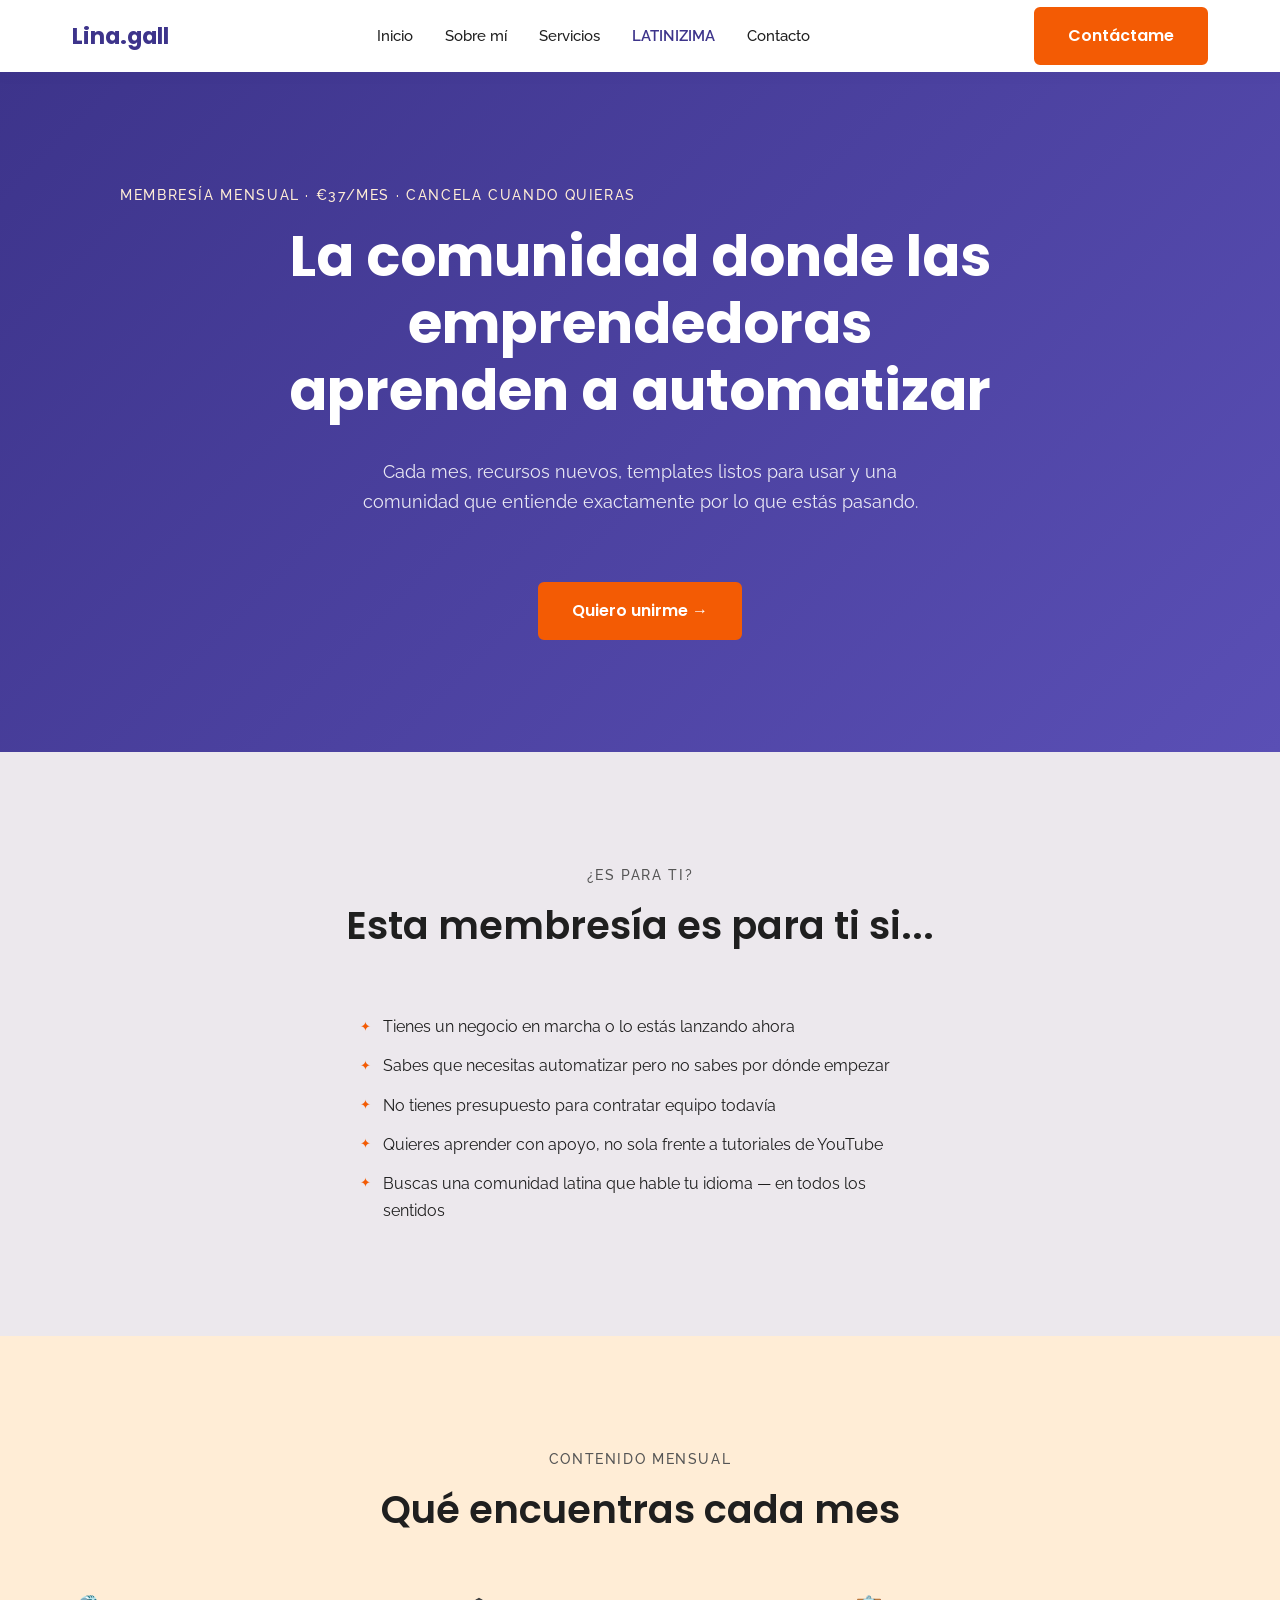
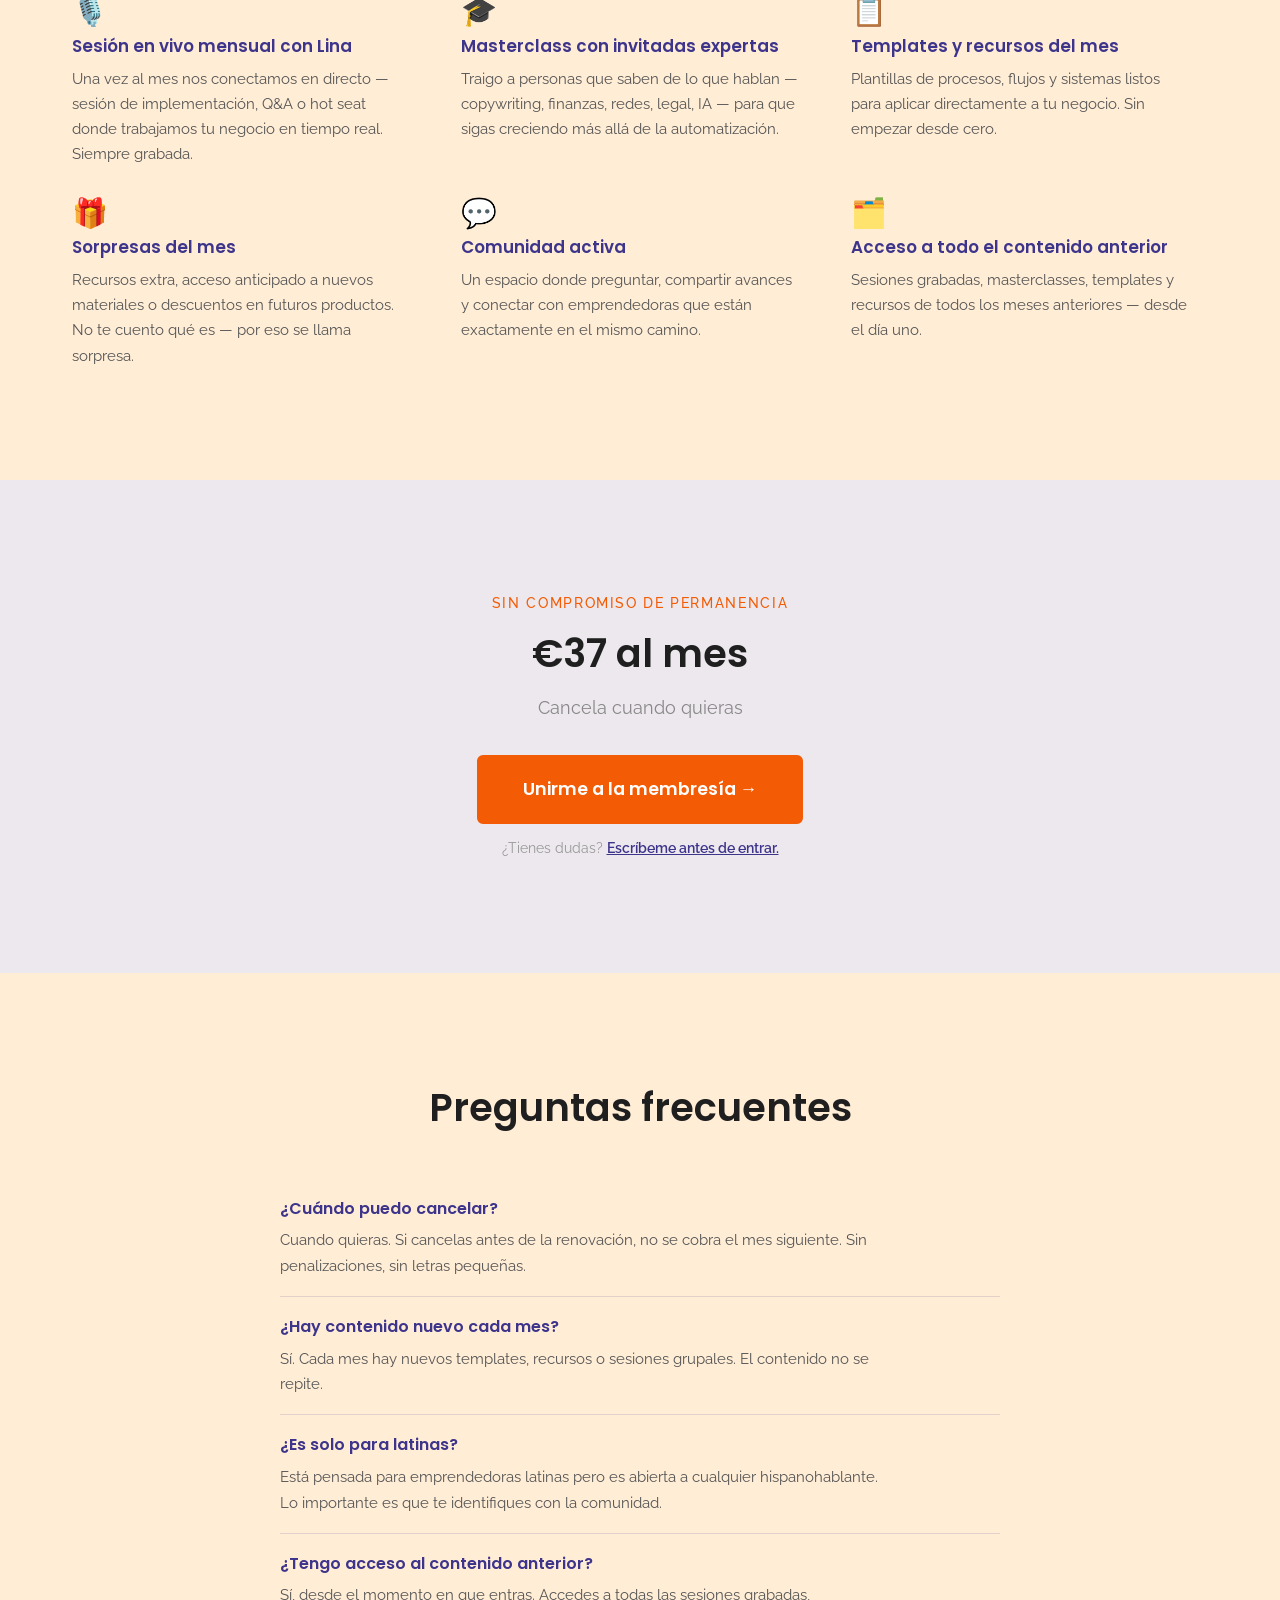
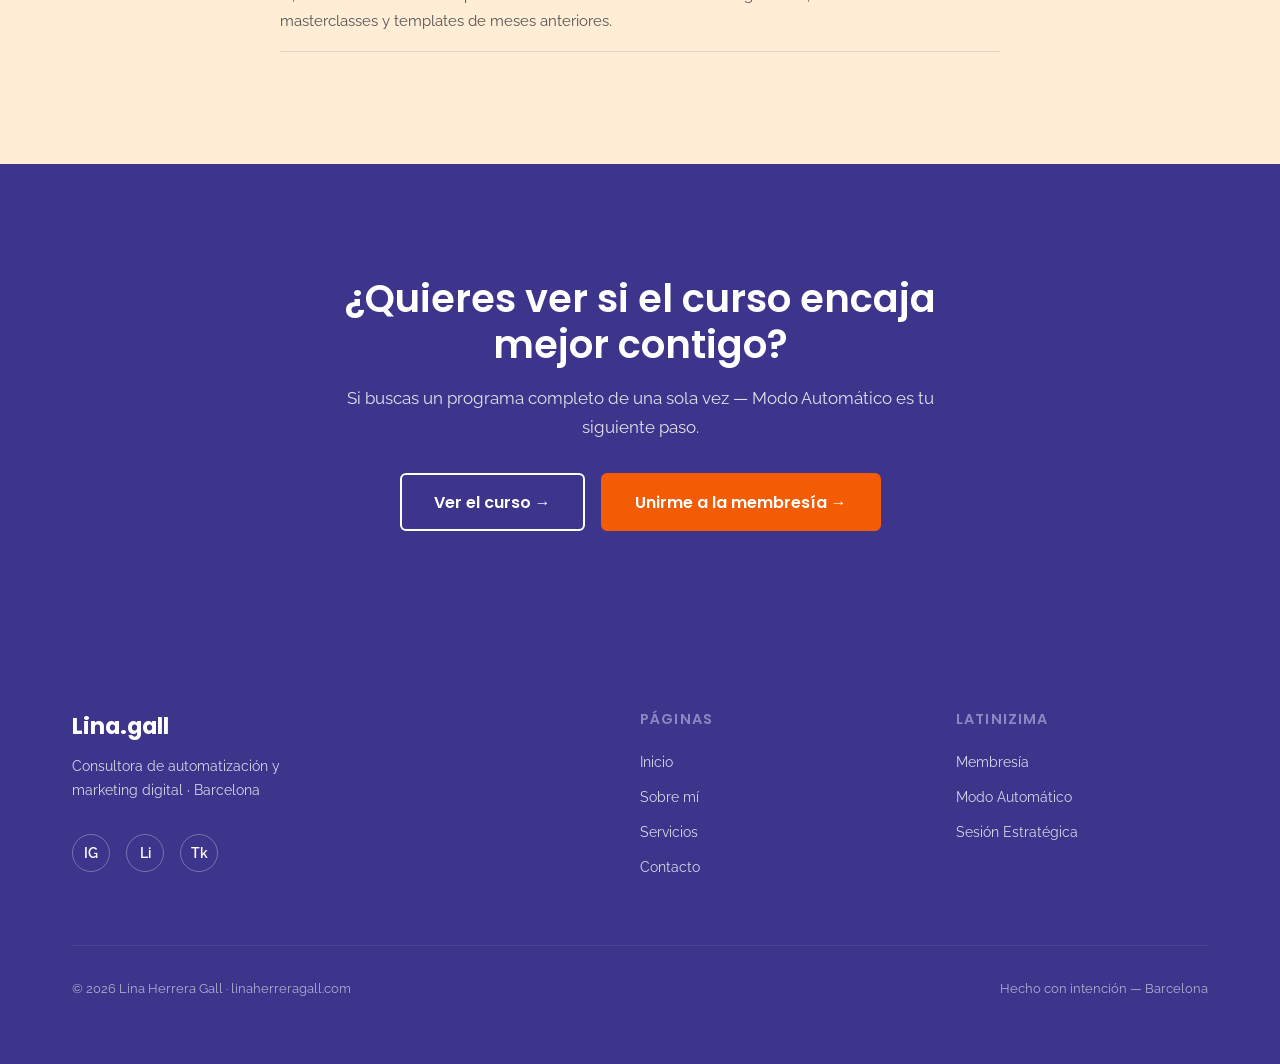
==== membresia-latinizima.html @ eaf3101d "Add membresia-latinizima.html — página Membresía LATINIZIMA completa Secciones: hero con gradiente d" ====
<!DOCTYPE html>
<html lang="es">
<head>
  <meta charset="UTF-8" />
  <meta name="viewport" content="width=device-width, initial-scale=1.0" />
  <title>Membresía LATINIZIMA · Comunidad para Emprendedoras que Automatizan</title>
  <meta name="description" content="Únete a la membresía LATINIZIMA por €37/mes. Templates, recursos y comunidad mensual para emprendedoras que quieren automatizar su negocio sin equipo." />
  <meta name="keywords" content="membresía para emprendedoras online, LATINIZIMA, automatización negocios" />
  <link rel="canonical" href="https://linaherreragall.com/membresia-latinizima" />

  <meta property="og:type" content="website" />
  <meta property="og:title" content="Membresía LATINIZIMA · Comunidad para Emprendedoras que Automatizan" />
  <meta property="og:description" content="Únete a la membresía LATINIZIMA por €37/mes. Templates, recursos y comunidad mensual para emprendedoras que quieren automatizar su negocio sin equipo." />
  <meta property="og:url" content="https://linaherreragall.com/membresia-latinizima" />

  <link rel="stylesheet" href="styles.css" />

  <style>
    /* Hero gradient de marca */
    .hero--membresia {
      padding-block: var(--space-xl);
      background: linear-gradient(135deg, var(--color-purple-dark) 0%, #5a4fb5 100%);
      color: var(--color-white);
      text-align: center;
    }

    .hero--membresia h1 {
      color: var(--color-white);
      margin-inline: auto;
      max-width: 20ch;
    }

    .hero--membresia .hero__subtitle {
      color: rgba(255,255,255,0.88);
      margin-inline: auto;
      margin-top: var(--space-md);
      max-width: 54ch;
      font-size: 1.12rem;
    }

    .hero--membresia .eyebrow { color: var(--color-peach); }

    .hero--membresia .hero__ctas {
      justify-content: center;
      margin-top: var(--space-lg);
    }

    /* Includes grid */
    .includes-grid {
      display: grid;
      grid-template-columns: repeat(auto-fit, minmax(280px, 1fr));
      gap: var(--space-md);
    }

    .include-item {
      display: flex;
      flex-direction: column;
      gap: 0.6rem;
    }

    .include-item__icon {
      font-size: 1.8rem;
      line-height: 1;
    }

    .include-item h3 {
      font-size: 1.05rem;
      color: var(--color-purple-dark);
    }

    .include-item p {
      font-size: 0.93rem;
      color: #555;
      max-width: 38ch;
    }

    /* Price block centrado */
    .price-section {
      text-align: center;
    }

    .price-big {
      font-family: var(--font-heading);
      font-size: clamp(4rem, 10vw, 7rem);
      font-weight: 700;
      color: var(--color-purple-dark);
      line-height: 1;
    }

    .price-period {
      font-size: 1.1rem;
      color: #888;
      margin-top: 0.3rem;
      margin-bottom: var(--space-md);
    }

    .price-condition {
      font-size: 0.9rem;
      color: #999;
      margin-top: 0.75rem;
    }
  </style>
</head>
<body>

  <!-- ============================================================
       NAVIGATION
       ============================================================ -->
  <header>
    <nav class="nav" role="navigation" aria-label="Navegación principal">
      <div class="nav__inner">
        <a href="/" class="nav__logo" aria-label="Inicio — Lina Herrera Gall">
          <img src="assets/logo-linagall.png" alt="Lina.gall" onerror="this.style.display='none';this.nextElementSibling.style.display='block';" />
          <span style="display:none;">Lina.gall</span>
        </a>

        <button class="nav__toggle" aria-label="Abrir menú" aria-expanded="false" id="navToggle">
          <span></span><span></span><span></span>
        </button>

        <ul class="nav__links" id="navLinks" role="list">
          <li><a href="/">Inicio</a></li>
          <li><a href="sobre-mi.html">Sobre mí</a></li>
          <li><a href="servicios.html">Servicios</a></li>
          <li><a href="membresia-latinizima.html" class="active">LATINIZIMA</a></li>
          <li><a href="contacto.html">Contacto</a></li>
        </ul>

        <a href="contacto.html" class="btn btn--primary nav__cta">Contáctame</a>
      </div>
    </nav>
  </header>

  <main>

    <!-- ============================================================
         HERO
         ============================================================ -->
    <section class="hero--membresia" aria-labelledby="membresia-hero-heading">
      <div class="container">
        <p class="eyebrow">Membresía mensual · €37/mes · Cancela cuando quieras</p>
        <h1 id="membresia-hero-heading">La comunidad donde las emprendedoras aprenden a automatizar</h1>
        <p class="hero__subtitle">Cada mes, recursos nuevos, templates listos para usar y una comunidad que entiende exactamente por lo que estás pasando.</p>
        <div class="hero__ctas">
          <a href="#precio" class="btn btn--primary">Quiero unirme →</a>
        </div>
      </div>
    </section>

    <!-- ============================================================
         PARA QUIÉN
         ============================================================ -->
    <section class="section section--lavender" aria-labelledby="para-quien-heading">
      <div class="container" style="max-width:780px;">
        <div class="section-header">
          <p class="eyebrow">¿Es para ti?</p>
          <h2 id="para-quien-heading">Esta membresía es para ti si...</h2>
        </div>
        <ul class="checklist" style="max-width:560px;margin-inline:auto;">
          <li>Tienes un negocio en marcha o lo estás lanzando ahora</li>
          <li>Sabes que necesitas automatizar pero no sabes por dónde empezar</li>
          <li>No tienes presupuesto para contratar equipo todavía</li>
          <li>Quieres aprender con apoyo, no sola frente a tutoriales de YouTube</li>
          <li>Buscas una comunidad latina que hable tu idioma — en todos los sentidos</li>
        </ul>
      </div>
    </section>

    <!-- ============================================================
         QUÉ INCLUYE
         ============================================================ -->
    <section class="section section--peach" aria-labelledby="incluye-heading">
      <div class="container">
        <div class="section-header">
          <p class="eyebrow">Contenido mensual</p>
          <h2 id="incluye-heading">Qué encuentras cada mes</h2>
        </div>
        <div class="includes-grid">

          <div class="include-item">
            <div class="include-item__icon" aria-hidden="true">🎙️</div>
            <h3>Sesión en vivo mensual con Lina</h3>
            <p>Una vez al mes nos conectamos en directo — sesión de implementación, Q&A o hot seat donde trabajamos tu negocio en tiempo real. Siempre grabada.</p>
          </div>

          <div class="include-item">
            <div class="include-item__icon" aria-hidden="true">🎓</div>
            <h3>Masterclass con invitadas expertas</h3>
            <p>Traigo a personas que saben de lo que hablan — copywriting, finanzas, redes, legal, IA — para que sigas creciendo más allá de la automatización.</p>
          </div>

          <div class="include-item">
            <div class="include-item__icon" aria-hidden="true">📋</div>
            <h3>Templates y recursos del mes</h3>
            <p>Plantillas de procesos, flujos y sistemas listos para aplicar directamente a tu negocio. Sin empezar desde cero.</p>
          </div>

          <div class="include-item">
            <div class="include-item__icon" aria-hidden="true">🎁</div>
            <h3>Sorpresas del mes</h3>
            <p>Recursos extra, acceso anticipado a nuevos materiales o descuentos en futuros productos. No te cuento qué es — por eso se llama sorpresa.</p>
          </div>

          <div class="include-item">
            <div class="include-item__icon" aria-hidden="true">💬</div>
            <h3>Comunidad activa</h3>
            <p>Un espacio donde preguntar, compartir avances y conectar con emprendedoras que están exactamente en el mismo camino.</p>
          </div>

          <div class="include-item">
            <div class="include-item__icon" aria-hidden="true">🗂️</div>
            <h3>Acceso a todo el contenido anterior</h3>
            <p>Sesiones grabadas, masterclasses, templates y recursos de todos los meses anteriores — desde el día uno.</p>
          </div>

        </div>
      </div>
    </section>

    <!-- ============================================================
         PRECIO
         ============================================================ -->
    <section class="section section--lavender price-section" id="precio" aria-labelledby="precio-heading">
      <div class="container" style="max-width:600px;">
        <p class="eyebrow" style="text-align:center;">Sin compromiso de permanencia</p>
        <h2 id="precio-heading" style="text-align:center;margin-bottom:var(--space-sm);">€37 al mes</h2>
        <p class="price-period">Cancela cuando quieras</p>
        <a href="#" class="btn btn--primary" style="font-size:1.1rem;padding:1em 2.5em;">Unirme a la membresía →</a>
        <p class="price-condition">¿Tienes dudas? <a href="contacto.html" style="color:var(--color-purple-dark);font-weight:600;text-decoration:underline;">Escríbeme antes de entrar.</a></p>
      </div>
    </section>

    <!-- ============================================================
         FAQ
         ============================================================ -->
    <section class="section section--peach" aria-labelledby="faq-membresia-heading">
      <div class="container">
        <div class="section-header">
          <h2 id="faq-membresia-heading">Preguntas frecuentes</h2>
        </div>
        <div class="faq">

          <div class="faq__item">
            <p class="faq__question">¿Cuándo puedo cancelar?</p>
            <p class="faq__answer">Cuando quieras. Si cancelas antes de la renovación, no se cobra el mes siguiente. Sin penalizaciones, sin letras pequeñas.</p>
          </div>

          <div class="faq__item">
            <p class="faq__question">¿Hay contenido nuevo cada mes?</p>
            <p class="faq__answer">Sí. Cada mes hay nuevos templates, recursos o sesiones grupales. El contenido no se repite.</p>
          </div>

          <div class="faq__item">
            <p class="faq__question">¿Es solo para latinas?</p>
            <p class="faq__answer">Está pensada para emprendedoras latinas pero es abierta a cualquier hispanohablante. Lo importante es que te identifiques con la comunidad.</p>
          </div>

          <div class="faq__item">
            <p class="faq__question">¿Tengo acceso al contenido anterior?</p>
            <p class="faq__answer">Sí, desde el momento en que entras. Accedes a todas las sesiones grabadas, masterclasses y templates de meses anteriores.</p>
          </div>

        </div>
      </div>
    </section>

    <!-- ============================================================
         CTA FINAL — fondo oscuro
         ============================================================ -->
    <section class="section section--dark" aria-labelledby="membresia-cta-heading">
      <div class="container">
        <div class="cta-banner">
          <h2 id="membresia-cta-heading">¿Quieres ver si el curso encaja mejor contigo?</h2>
          <p>Si buscas un programa completo de una sola vez — Modo Automático es tu siguiente paso.</p>
          <div class="cta-banner__actions">
            <a href="modo-automatico.html" class="btn btn--outline-white">Ver el curso →</a>
            <a href="#precio" class="btn btn--primary">Unirme a la membresía →</a>
          </div>
        </div>
      </div>
    </section>

  </main>

  <!-- ============================================================
       FOOTER
       ============================================================ -->
  <footer class="footer" role="contentinfo">
    <div class="container">
      <div class="footer__grid">

        <div>
          <p class="footer__brand-name">Lina.gall</p>
          <p class="footer__tagline">Consultora de automatización y marketing digital · Barcelona</p>
          <nav class="footer__social" aria-label="Redes sociales">
            <a href="#" aria-label="Instagram">IG</a>
            <a href="#" aria-label="LinkedIn">Li</a>
            <a href="#" aria-label="TikTok">Tk</a>
          </nav>
        </div>

        <div>
          <p class="footer__col-title">Páginas</p>
          <ul class="footer__links">
            <li><a href="/">Inicio</a></li>
            <li><a href="sobre-mi.html">Sobre mí</a></li>
            <li><a href="servicios.html">Servicios</a></li>
            <li><a href="contacto.html">Contacto</a></li>
          </ul>
        </div>

        <div>
          <p class="footer__col-title">LATINIZIMA</p>
          <ul class="footer__links">
            <li><a href="membresia-latinizima.html">Membresía</a></li>
            <li><a href="modo-automatico.html">Modo Automático</a></li>
            <li><a href="sesion-estrategica.html">Sesión Estratégica</a></li>
          </ul>
        </div>

      </div>
      <div class="footer__bottom">
        <span>© 2026 Lina Herrera Gall · linaherreragall.com</span>
        <span>Hecho con intención — Barcelona</span>
      </div>
    </div>
  </footer>

  <script>
    const toggle = document.getElementById('navToggle');
    const links  = document.getElementById('navLinks');
    toggle.addEventListener('click', () => {
      const isOpen = links.classList.toggle('is-open');
      toggle.setAttribute('aria-expanded', isOpen);
    });
  </script>

</body>
</html>
---- styles.css ----
/* ============================================================
   LINA HERRERA GALL · Global Stylesheet
   ============================================================ */

/* --- Google Fonts --- */
@import url('https://fonts.googleapis.com/css2?family=Poppins:wght@400;600;700&family=Raleway:ital,wght@0,400;0,500;1,400&display=swap');

/* --- CSS Variables --- */
:root {
  /* Colors */
  --color-purple-dark:   #3d348b;
  --color-purple-mid:    #8c88c3;
  --color-lavender:      #ece8ed;
  --color-peach:         #ffedd6;
  --color-orange:        #f35b04;
  --color-almost-black:  #1f1f1f;
  --color-white:         #ffffff;

  /* Typography */
  --font-heading:  'Poppins', sans-serif;
  --font-body:     'Raleway', sans-serif;

  /* Spacing */
  --space-xs:   0.5rem;
  --space-sm:   1rem;
  --space-md:   2rem;
  --space-lg:   4rem;
  --space-xl:   7rem;

  /* Layout */
  --max-width:  1200px;
  --nav-height: 72px;

  /* Border radius */
  --radius-sm:  6px;
  --radius-md:  12px;
  --radius-lg:  24px;
}

/* --- Reset --- */
*, *::before, *::after {
  box-sizing: border-box;
  margin: 0;
  padding: 0;
}

html {
  scroll-behavior: smooth;
  font-size: 16px;
}

body {
  font-family: var(--font-body);
  color: var(--color-almost-black);
  background-color: var(--color-lavender);
  line-height: 1.7;
  -webkit-font-smoothing: antialiased;
}

img {
  max-width: 100%;
  display: block;
}

a {
  color: inherit;
  text-decoration: none;
}

ul, ol {
  list-style: none;
}

/* --- Layout utilities --- */
.container {
  width: 100%;
  max-width: var(--max-width);
  margin-inline: auto;
  padding-inline: var(--space-md);
}

.section {
  padding-block: var(--space-xl);
}

.section--lavender  { background-color: var(--color-lavender); }
.section--peach     { background-color: var(--color-peach); }
.section--dark      { background-color: var(--color-purple-dark); color: var(--color-white); }

/* --- Typography --- */
h1, h2, h3, h4 {
  font-family: var(--font-heading);
  line-height: 1.2;
}

h1 { font-size: clamp(2.2rem, 5vw, 3.5rem); font-weight: 700; }
h2 { font-size: clamp(1.6rem, 3vw, 2.4rem); font-weight: 600; }
h3 { font-size: clamp(1.1rem, 2vw, 1.4rem); font-weight: 600; }

p { font-size: 1.05rem; max-width: 68ch; }

.eyebrow {
  font-family: var(--font-body);
  font-size: 0.85rem;
  font-weight: 500;
  letter-spacing: 0.12em;
  text-transform: uppercase;
  color: var(--color-orange);
  margin-bottom: var(--space-sm);
}

.section--dark .eyebrow { color: var(--color-peach); }

blockquote, .quote {
  font-family: var(--font-body);
  font-style: italic;
  font-size: 1.1rem;
}

/* --- Buttons --- */
.btn {
  display: inline-block;
  font-family: var(--font-heading);
  font-size: 1rem;
  font-weight: 600;
  padding: 0.85em 2em;
  border-radius: var(--radius-sm);
  border: 2px solid transparent;
  cursor: pointer;
  transition: transform 0.15s ease, box-shadow 0.15s ease, opacity 0.15s ease;
  white-space: nowrap;
}

.btn:hover { transform: translateY(-2px); box-shadow: 0 6px 18px rgba(0,0,0,0.12); }
.btn:active { transform: translateY(0); }

.btn--primary {
  background-color: var(--color-orange);
  color: var(--color-white);
  border-color: var(--color-orange);
}

.btn--outline {
  background-color: transparent;
  color: var(--color-purple-dark);
  border-color: var(--color-purple-dark);
}

.btn--outline-white {
  background-color: transparent;
  color: var(--color-white);
  border-color: var(--color-white);
}

/* ============================================================
   NAVIGATION
   ============================================================ */
.nav {
  position: sticky;
  top: 0;
  z-index: 100;
  height: var(--nav-height);
  background-color: var(--color-white);
  box-shadow: 0 2px 12px rgba(61, 52, 139, 0.08);
  display: flex;
  align-items: center;
}

.nav__inner {
  width: 100%;
  max-width: var(--max-width);
  margin-inline: auto;
  padding-inline: var(--space-md);
  display: flex;
  align-items: center;
  justify-content: space-between;
  gap: var(--space-md);
}

.nav__logo {
  font-family: var(--font-heading);
  font-weight: 700;
  font-size: 1.4rem;
  color: var(--color-purple-dark);
  flex-shrink: 0;
}

.nav__logo img {
  height: 36px;
  width: auto;
}

.nav__links {
  display: flex;
  align-items: center;
  gap: var(--space-md);
}

.nav__links a {
  font-family: var(--font-body);
  font-size: 0.95rem;
  font-weight: 500;
  color: var(--color-almost-black);
  transition: color 0.15s;
}

.nav__links a:hover { color: var(--color-purple-dark); }

.nav__links a.active { color: var(--color-purple-dark); font-weight: 600; }

.nav__cta {
  margin-left: var(--space-sm);
}

/* Hamburger */
.nav__toggle {
  display: none;
  flex-direction: column;
  gap: 5px;
  background: none;
  border: none;
  cursor: pointer;
  padding: 4px;
}

.nav__toggle span {
  display: block;
  width: 24px;
  height: 2px;
  background-color: var(--color-purple-dark);
  border-radius: 2px;
  transition: all 0.3s ease;
}

/* ============================================================
   FOOTER
   ============================================================ */
.footer {
  background-color: var(--color-purple-dark);
  color: var(--color-white);
  padding-block: var(--space-lg);
}

.footer__grid {
  display: grid;
  grid-template-columns: 2fr 1fr 1fr;
  gap: var(--space-lg);
}

.footer__brand-name {
  font-family: var(--font-heading);
  font-weight: 700;
  font-size: 1.4rem;
  color: var(--color-white);
  margin-bottom: var(--space-xs);
}

.footer__tagline {
  font-size: 0.9rem;
  opacity: 0.8;
  margin-bottom: var(--space-md);
  max-width: 30ch;
}

.footer__social {
  display: flex;
  gap: var(--space-sm);
}

.footer__social a {
  display: flex;
  align-items: center;
  justify-content: center;
  width: 38px;
  height: 38px;
  border-radius: 50%;
  border: 1px solid rgba(255,255,255,0.3);
  font-size: 0.85rem;
  font-weight: 600;
  transition: background-color 0.15s, border-color 0.15s;
}

.footer__social a:hover {
  background-color: var(--color-orange);
  border-color: var(--color-orange);
}

.footer__col-title {
  font-family: var(--font-heading);
  font-weight: 600;
  font-size: 0.9rem;
  letter-spacing: 0.08em;
  text-transform: uppercase;
  color: var(--color-purple-mid);
  margin-bottom: var(--space-sm);
}

.footer__links {
  display: flex;
  flex-direction: column;
  gap: 0.5rem;
}

.footer__links a {
  font-size: 0.9rem;
  opacity: 0.8;
  transition: opacity 0.15s;
}

.footer__links a:hover { opacity: 1; }

.footer__bottom {
  margin-top: var(--space-lg);
  padding-top: var(--space-md);
  border-top: 1px solid rgba(255,255,255,0.12);
  display: flex;
  align-items: center;
  justify-content: space-between;
  font-size: 0.82rem;
  opacity: 0.6;
  flex-wrap: wrap;
  gap: var(--space-sm);
}

/* ============================================================
   PLACEHOLDER IMAGES
   ============================================================ */
.placeholder-img {
  background-color: var(--color-purple-mid);
  display: flex;
  align-items: center;
  justify-content: center;
  text-align: center;
  font-family: var(--font-body);
  font-size: 0.85rem;
  font-weight: 500;
  color: var(--color-white);
  padding: var(--space-sm);
  border-radius: var(--radius-md);
  opacity: 0.7;
}

/* ============================================================
   HERO
   ============================================================ */
.hero {
  padding-block: var(--space-xl);
}

.hero__inner {
  display: grid;
  grid-template-columns: 1fr 1fr;
  gap: var(--space-lg);
  align-items: center;
}

.hero__content { max-width: 560px; }

.hero__h1 { margin-bottom: var(--space-md); }

.hero__subtitle {
  font-size: 1.15rem;
  margin-bottom: var(--space-lg);
  color: #444;
}

.hero__ctas {
  display: flex;
  gap: var(--space-sm);
  flex-wrap: wrap;
}

.hero__image .placeholder-img {
  width: 100%;
  aspect-ratio: 3/4;
  max-width: 460px;
  margin-inline: auto;
  font-size: 1rem;
  opacity: 0.6;
}

/* ============================================================
   SECTION HEADERS
   ============================================================ */
.section-header {
  text-align: center;
  margin-bottom: var(--space-lg);
}

.section-header h2 { margin-bottom: var(--space-sm); }
.section-header p  { margin-inline: auto; color: #555; }

.section--dark .section-header p { color: rgba(255,255,255,0.8); }

/* ============================================================
   CARDS GRID
   ============================================================ */
.cards-grid {
  display: grid;
  grid-template-columns: repeat(auto-fit, minmax(280px, 1fr));
  gap: var(--space-md);
}

.cards-grid--2 {
  grid-template-columns: repeat(auto-fit, minmax(340px, 1fr));
}

.card {
  background-color: var(--color-white);
  border-radius: var(--radius-md);
  padding: var(--space-lg) var(--space-md);
  box-shadow: 0 4px 24px rgba(61,52,139,0.07);
  display: flex;
  flex-direction: column;
  gap: var(--space-sm);
  transition: transform 0.2s ease, box-shadow 0.2s ease;
}

.card:hover {
  transform: translateY(-4px);
  box-shadow: 0 12px 36px rgba(61,52,139,0.12);
}

.card__tag {
  font-size: 0.78rem;
  font-weight: 600;
  letter-spacing: 0.1em;
  text-transform: uppercase;
  color: var(--color-purple-mid);
}

.card__price {
  font-family: var(--font-heading);
  font-size: 1.6rem;
  font-weight: 700;
  color: var(--color-purple-dark);
}

.card__desc { font-size: 0.95rem; color: #555; }

/* ============================================================
   PAIN / INTRO TEXT SECTION
   ============================================================ */
.prose { max-width: 680px; }
.prose p { margin-bottom: 1.2em; }
.prose p:last-child { margin-bottom: 0; }

/* ============================================================
   TWO-COLUMN SPLIT (text + image)
   ============================================================ */
.split {
  display: grid;
  grid-template-columns: 1fr 1fr;
  gap: var(--space-lg);
  align-items: center;
}

.split--reverse .split__image { order: -1; }

.split__image .placeholder-img {
  width: 100%;
  aspect-ratio: 4/5;
}

.split__content { max-width: 540px; }

/* ============================================================
   ICON BLOCKS (3-col)
   ============================================================ */
.icon-blocks {
  display: grid;
  grid-template-columns: repeat(auto-fit, minmax(240px, 1fr));
  gap: var(--space-md);
}

.icon-block {
  display: flex;
  flex-direction: column;
  gap: var(--space-xs);
}

.icon-block__icon {
  width: 48px;
  height: 48px;
  border-radius: 50%;
  background-color: var(--color-purple-dark);
  color: var(--color-white);
  display: flex;
  align-items: center;
  justify-content: center;
  font-size: 1.3rem;
  margin-bottom: var(--space-xs);
  flex-shrink: 0;
}

.icon-block h3 { font-size: 1.1rem; color: var(--color-purple-dark); }

.icon-block p { font-size: 0.95rem; max-width: 38ch; }

/* ============================================================
   TESTIMONIALS
   ============================================================ */
.testimonials-grid {
  display: grid;
  grid-template-columns: repeat(auto-fit, minmax(280px, 1fr));
  gap: var(--space-md);
}

.testimonial {
  background-color: var(--color-white);
  border-radius: var(--radius-md);
  padding: var(--space-md);
  box-shadow: 0 4px 20px rgba(61,52,139,0.07);
}

.testimonial__body {
  font-style: italic;
  font-size: 0.98rem;
  color: #444;
  margin-bottom: var(--space-sm);
}

.testimonial__author {
  display: flex;
  align-items: center;
  gap: var(--space-sm);
}

.testimonial__avatar {
  width: 44px;
  height: 44px;
  border-radius: 50%;
  background-color: var(--color-purple-mid);
  display: flex;
  align-items: center;
  justify-content: center;
  font-family: var(--font-heading);
  font-weight: 700;
  font-size: 1rem;
  color: var(--color-white);
  flex-shrink: 0;
}

.testimonial__name {
  font-weight: 600;
  font-size: 0.9rem;
  font-family: var(--font-heading);
}

.testimonial__role { font-size: 0.8rem; color: #777; }

/* ============================================================
   BLOG PREVIEW
   ============================================================ */
.blog-grid {
  display: grid;
  grid-template-columns: repeat(auto-fit, minmax(280px, 1fr));
  gap: var(--space-md);
}

.blog-card {
  background-color: var(--color-white);
  border-radius: var(--radius-md);
  overflow: hidden;
  box-shadow: 0 4px 20px rgba(61,52,139,0.07);
  transition: transform 0.2s ease;
}

.blog-card:hover { transform: translateY(-4px); }

.blog-card__thumb .placeholder-img {
  border-radius: 0;
  aspect-ratio: 16/9;
  font-size: 0.8rem;
}

.blog-card__body {
  padding: var(--space-md);
}

.blog-card__date {
  font-size: 0.78rem;
  color: var(--color-purple-mid);
  font-weight: 500;
  margin-bottom: 0.4rem;
  text-transform: uppercase;
  letter-spacing: 0.08em;
}

.blog-card__title {
  font-family: var(--font-heading);
  font-size: 1rem;
  font-weight: 600;
  color: var(--color-purple-dark);
  line-height: 1.4;
}

/* ============================================================
   CTA BANNER (dark section)
   ============================================================ */
.cta-banner {
  text-align: center;
  max-width: 640px;
  margin-inline: auto;
}

.cta-banner h2 { color: var(--color-white); margin-bottom: var(--space-sm); }
.cta-banner p  { color: rgba(255,255,255,0.85); margin-inline: auto; margin-bottom: var(--space-md); }

.cta-banner__actions {
  display: flex;
  gap: var(--space-sm);
  justify-content: center;
  flex-wrap: wrap;
}

/* ============================================================
   FAQ
   ============================================================ */
.faq {
  max-width: 720px;
  margin-inline: auto;
  display: flex;
  flex-direction: column;
  gap: var(--space-sm);
}

.faq__item {
  border-bottom: 1px solid rgba(61,52,139,0.15);
  padding-bottom: var(--space-sm);
}

.faq__question {
  font-family: var(--font-heading);
  font-weight: 600;
  font-size: 1rem;
  color: var(--color-purple-dark);
  margin-bottom: 0.4rem;
}

.faq__answer { font-size: 0.95rem; color: #555; }

/* ============================================================
   CHECKLIST (bullets with ✦)
   ============================================================ */
.checklist {
  display: flex;
  flex-direction: column;
  gap: 0.75rem;
  list-style: none;
}

.checklist li {
  display: flex;
  gap: 0.75rem;
  font-size: 1rem;
}

.checklist li::before {
  content: '✦';
  color: var(--color-orange);
  flex-shrink: 0;
  font-size: 0.8rem;
  margin-top: 0.2em;
}

/* ============================================================
   PRICE BLOCK
   ============================================================ */
.price-block {
  text-align: center;
  padding: var(--space-lg);
}

.price-block__amount {
  font-family: var(--font-heading);
  font-size: clamp(3rem, 8vw, 5rem);
  font-weight: 700;
  color: var(--color-purple-dark);
  line-height: 1;
}

.price-block__period {
  font-size: 1rem;
  color: #777;
  margin-top: 0.25rem;
  margin-bottom: var(--space-md);
}

.price-block__note {
  font-size: 0.9rem;
  color: #777;
  margin-top: 0.75rem;
}

/* ============================================================
   FORM
   ============================================================ */
.form {
  max-width: 600px;
  margin-inline: auto;
  display: flex;
  flex-direction: column;
  gap: var(--space-sm);
}

.form__group {
  display: flex;
  flex-direction: column;
  gap: 0.4rem;
}

.form__label {
  font-weight: 600;
  font-size: 0.9rem;
  color: var(--color-purple-dark);
}

.form__input,
.form__select,
.form__textarea {
  width: 100%;
  padding: 0.85em 1em;
  border: 2px solid rgba(61,52,139,0.2);
  border-radius: var(--radius-sm);
  font-family: var(--font-body);
  font-size: 1rem;
  color: var(--color-almost-black);
  background-color: var(--color-white);
  transition: border-color 0.15s;
  outline: none;
}

.form__input:focus,
.form__select:focus,
.form__textarea:focus {
  border-color: var(--color-purple-dark);
}

.form__textarea { min-height: 140px; resize: vertical; }

.form__note {
  font-size: 0.85rem;
  color: #777;
  text-align: center;
  margin-top: 0.25rem;
}

/* ============================================================
   DIVIDER
   ============================================================ */
.divider {
  width: 60px;
  height: 3px;
  background-color: var(--color-orange);
  border-radius: 2px;
  margin-block: var(--space-md);
}

/* ============================================================
   RESPONSIVE
   ============================================================ */

/* Tablet (≤ 900px) */
@media (max-width: 900px) {
  .hero__inner { grid-template-columns: 1fr; }
  .hero__image { display: none; }
  .split { grid-template-columns: 1fr; }
  .split--reverse .split__image { order: 0; }
  .split__image { display: none; }
  .footer__grid { grid-template-columns: 1fr 1fr; }
}

/* Mobile (≤ 600px) */
@media (max-width: 600px) {
  :root { --space-xl: 4rem; --space-lg: 2.5rem; }

  .nav__links { display: none; flex-direction: column; position: absolute; top: var(--nav-height); left: 0; right: 0; background-color: var(--color-white); padding: var(--space-md); box-shadow: 0 8px 24px rgba(0,0,0,0.1); gap: var(--space-sm); }
  .nav__links.is-open { display: flex; }
  .nav__toggle { display: flex; }
  .nav__cta { display: none; }
  .nav { position: relative; }

  .hero__ctas { flex-direction: column; }
  .hero__ctas .btn { text-align: center; }

  .cards-grid--2 { grid-template-columns: 1fr; }

  .footer__grid { grid-template-columns: 1fr; }

  .cta-banner__actions { flex-direction: column; align-items: center; }
}
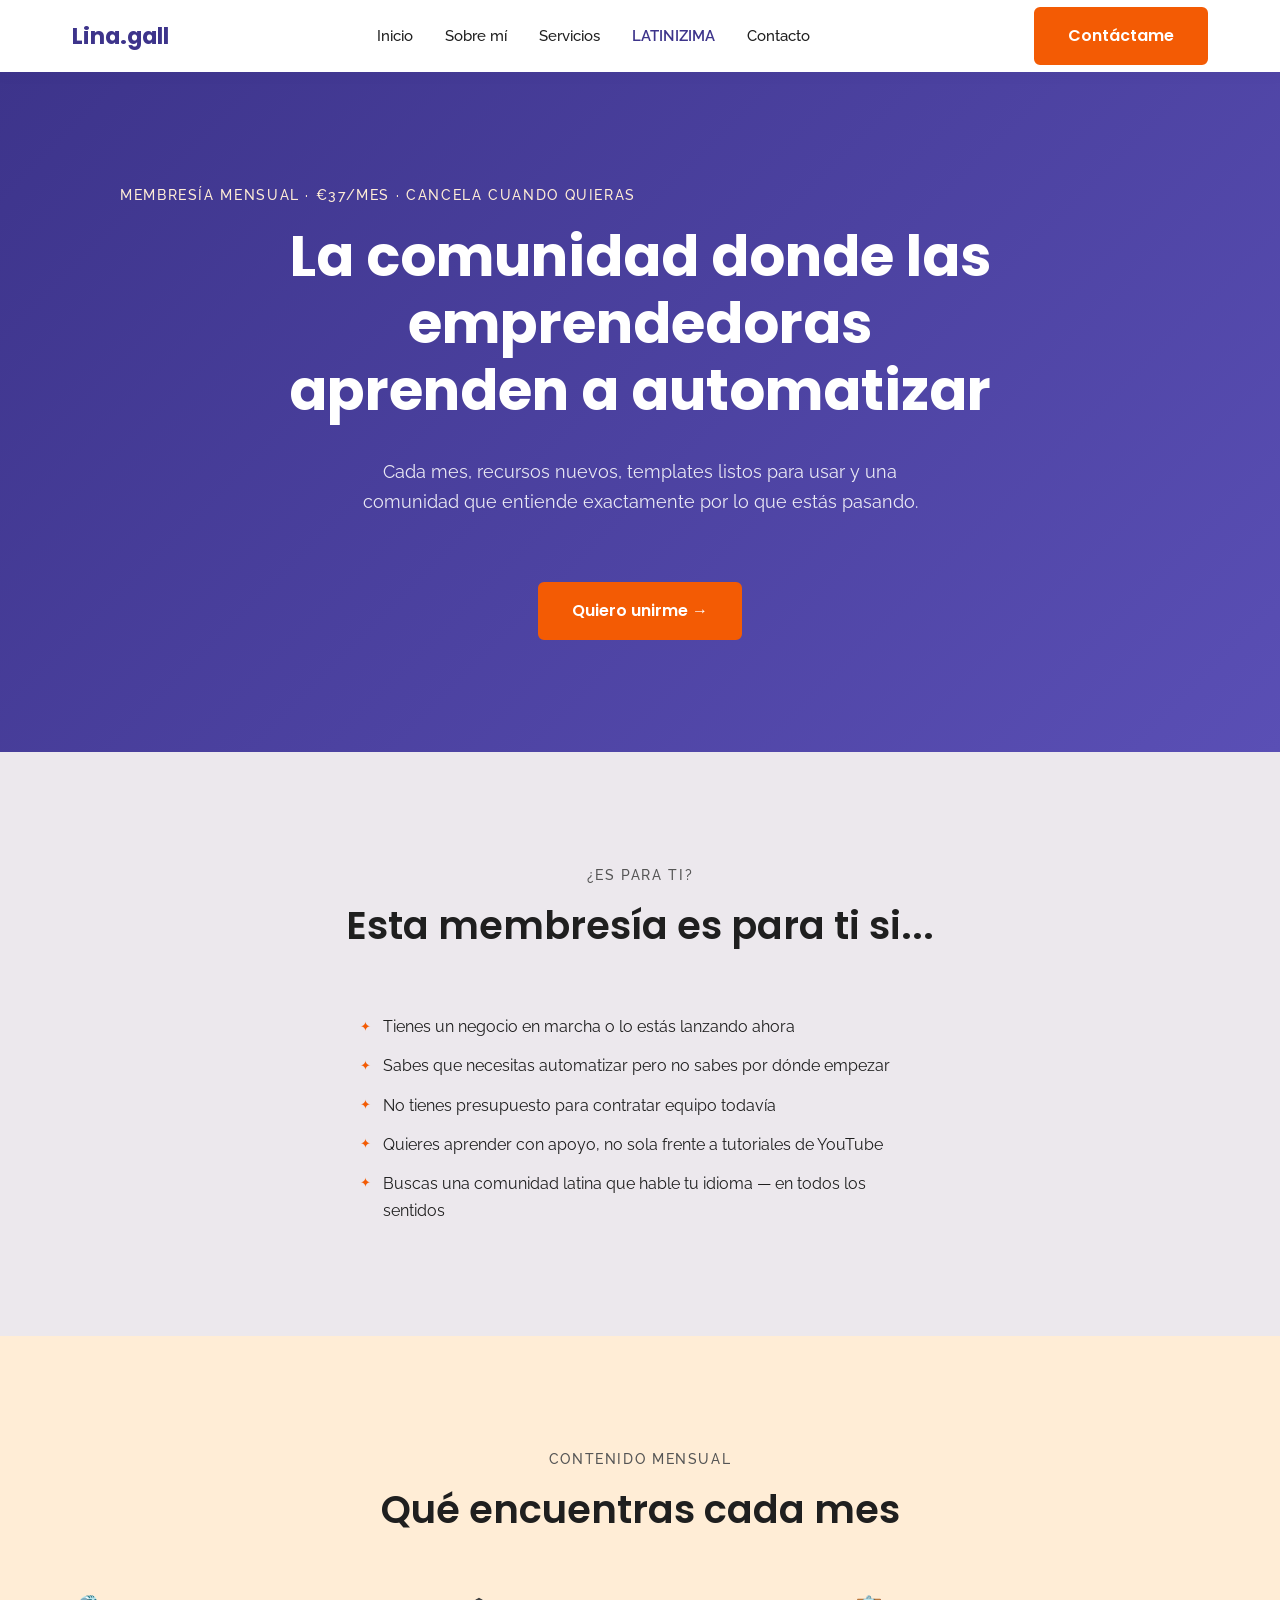
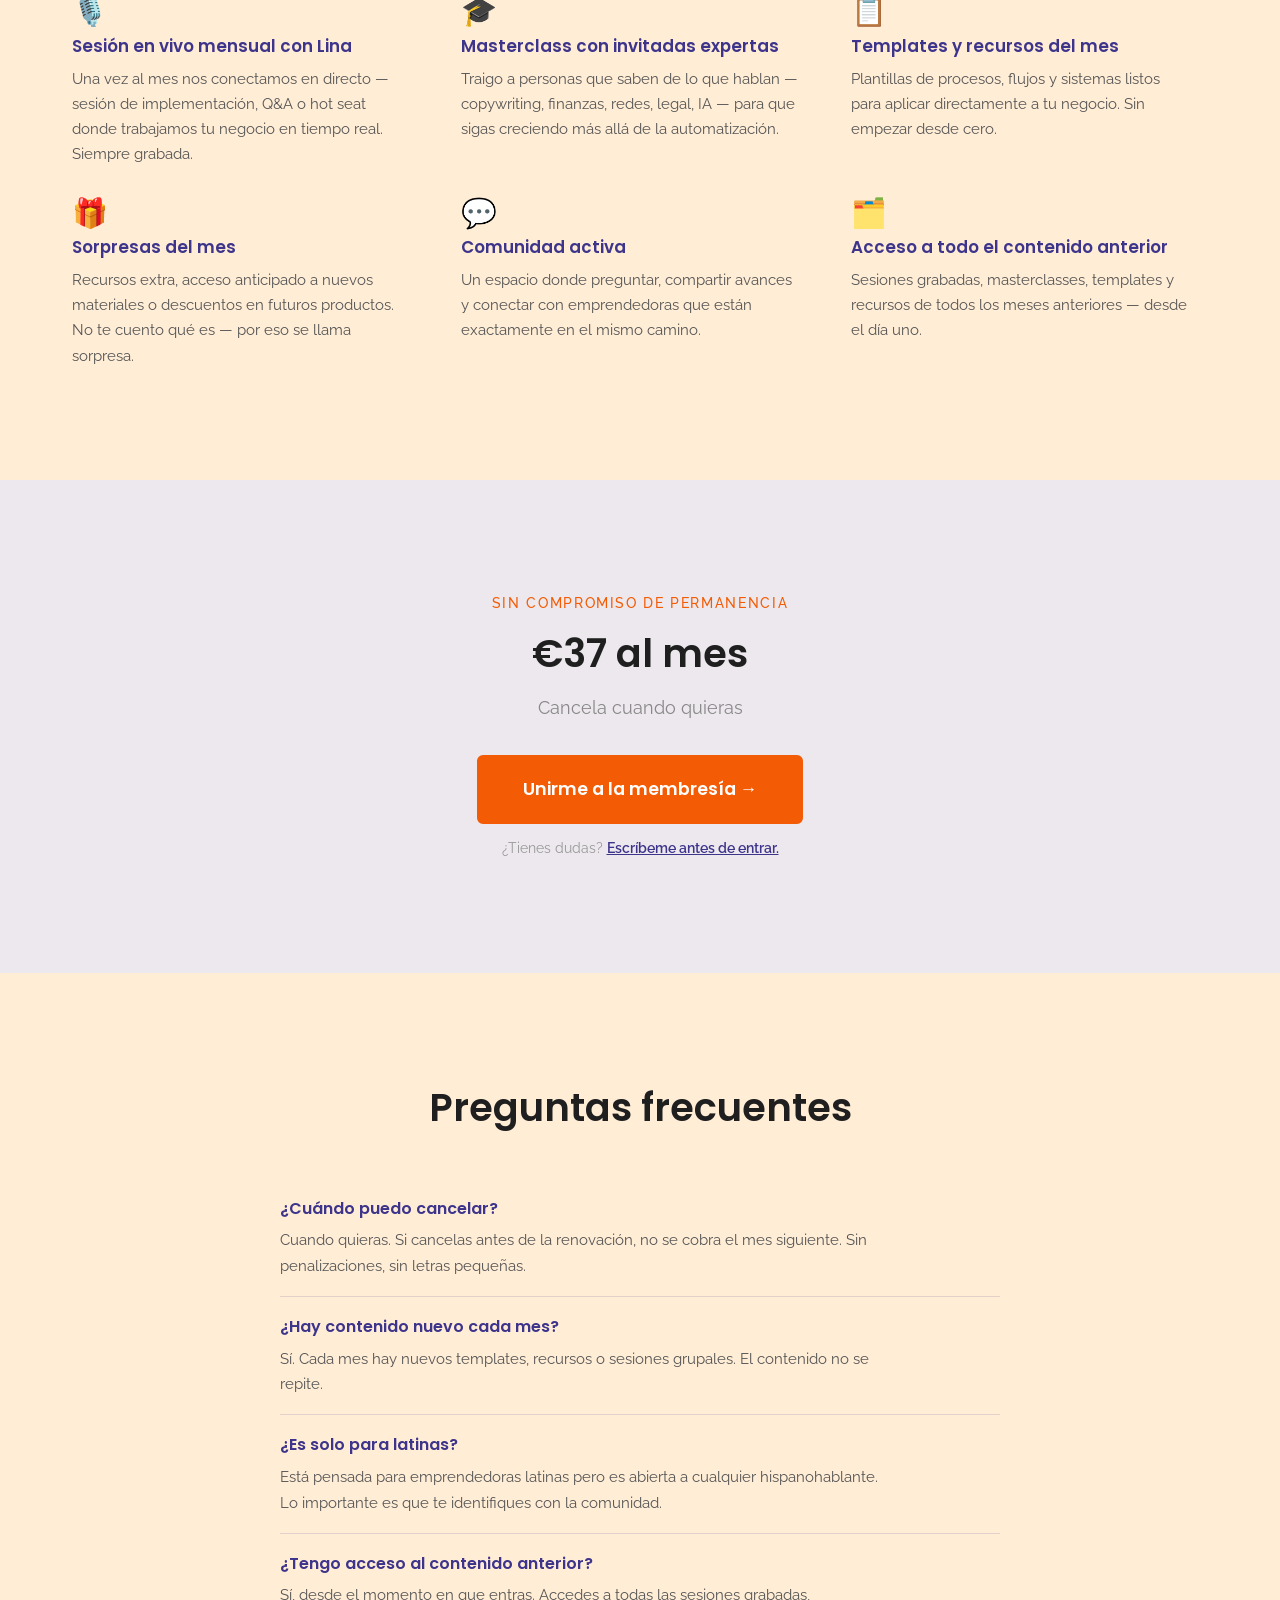
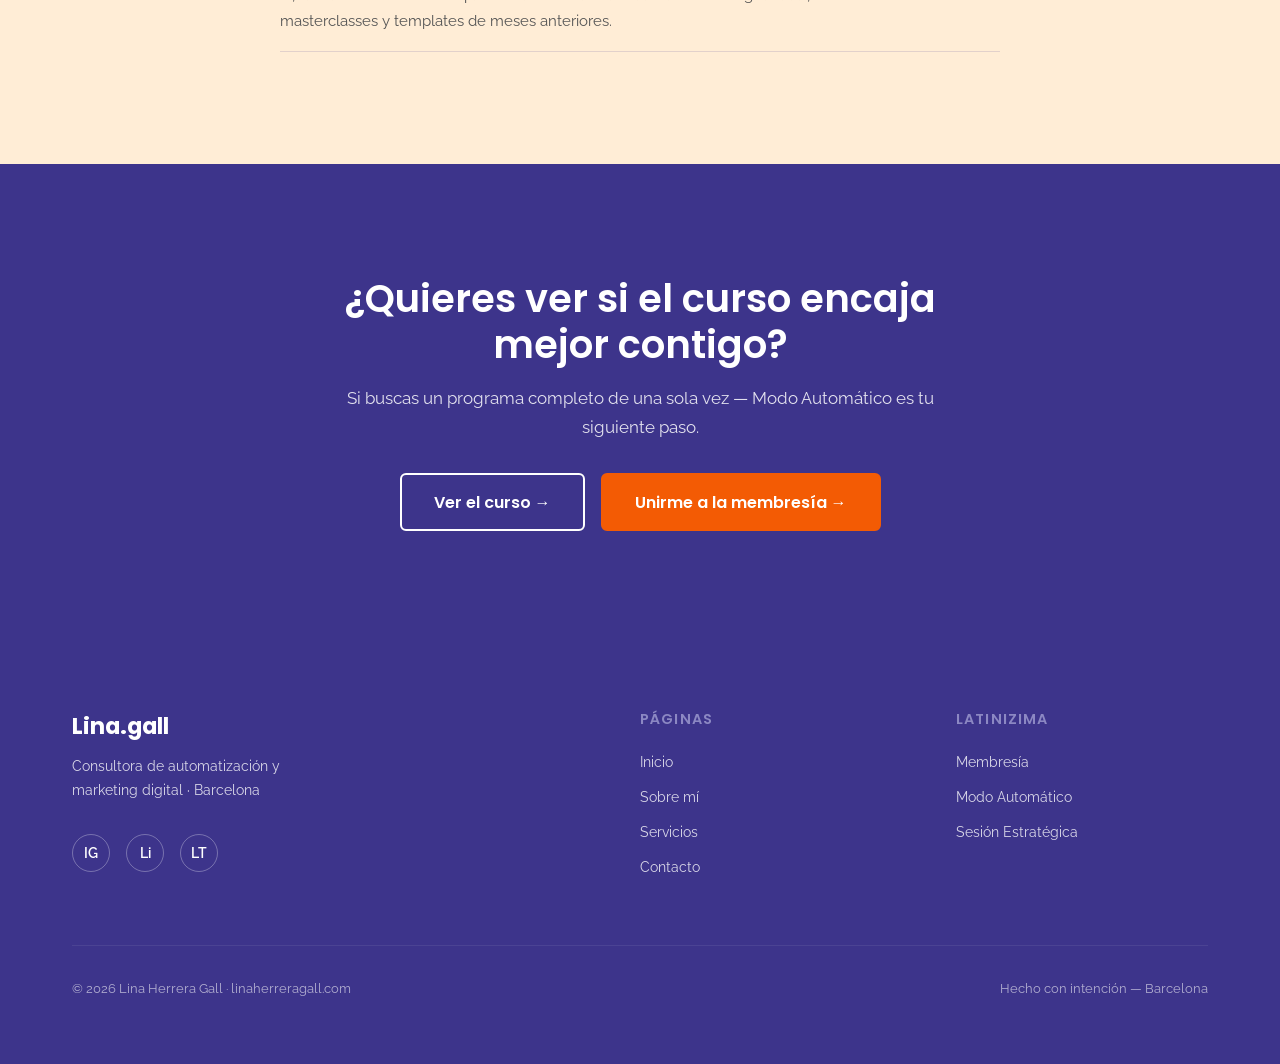
==== commit 175717a4: "Add contacto.html + actualizar links reales en todas las páginas - contacto.html: hero con WhatsApp," ====
--- a/membresia-latinizima.html
+++ b/membresia-latinizima.html
@@ -293,9 +293,9 @@
           <p class="footer__brand-name">Lina.gall</p>
           <p class="footer__tagline">Consultora de automatización y marketing digital · Barcelona</p>
           <nav class="footer__social" aria-label="Redes sociales">
-            <a href="#" aria-label="Instagram">IG</a>
-            <a href="#" aria-label="LinkedIn">Li</a>
-            <a href="#" aria-label="TikTok">Tk</a>
+            <a href="https://instagram.com/holalinah" target="_blank" rel="noopener" aria-label="Instagram personal @holalinah">IG</a>
+            <a href="https://www.linkedin.com/in/linaherreragall-marketingia/" target="_blank" rel="noopener" aria-label="LinkedIn">Li</a>
+            <a href="https://instagram.com/latinizima" target="_blank" rel="noopener" aria-label="Instagram LATINIZIMA @latinizima">LT</a>
           </nav>
         </div>
 
